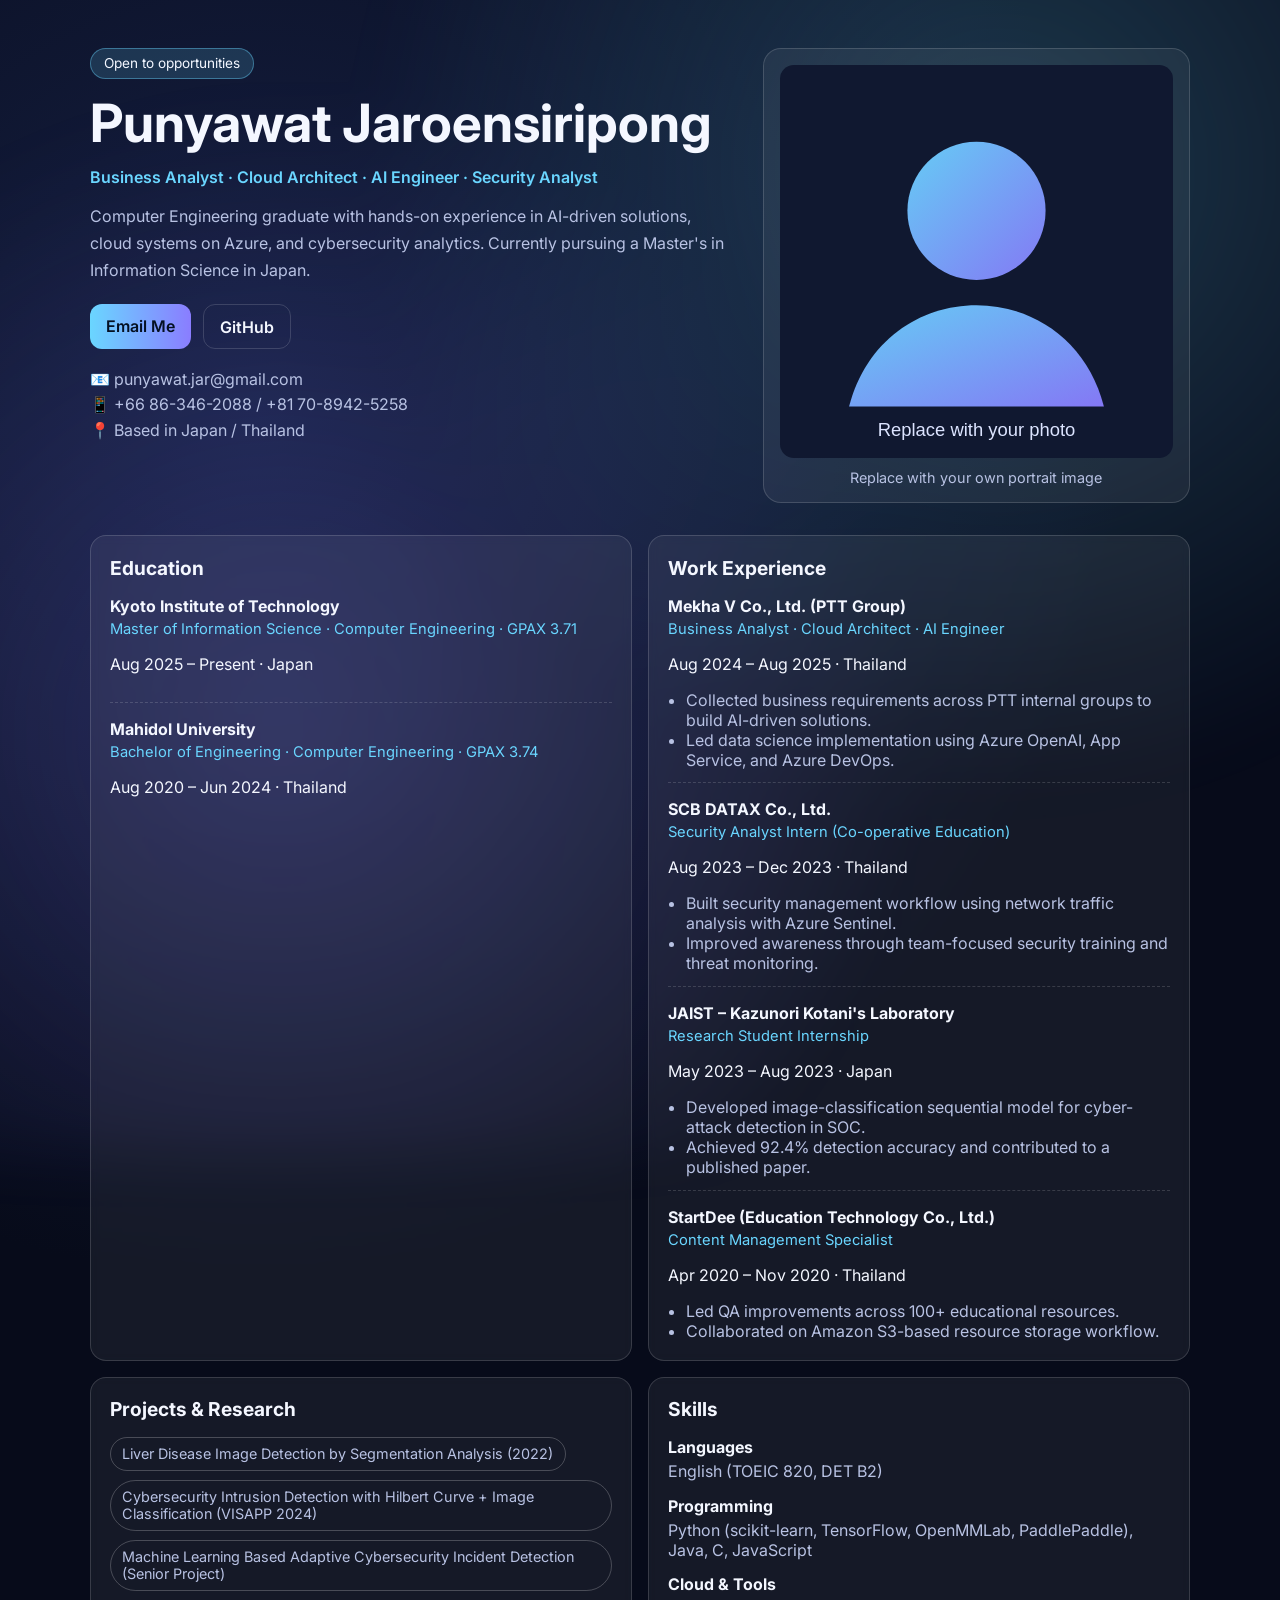
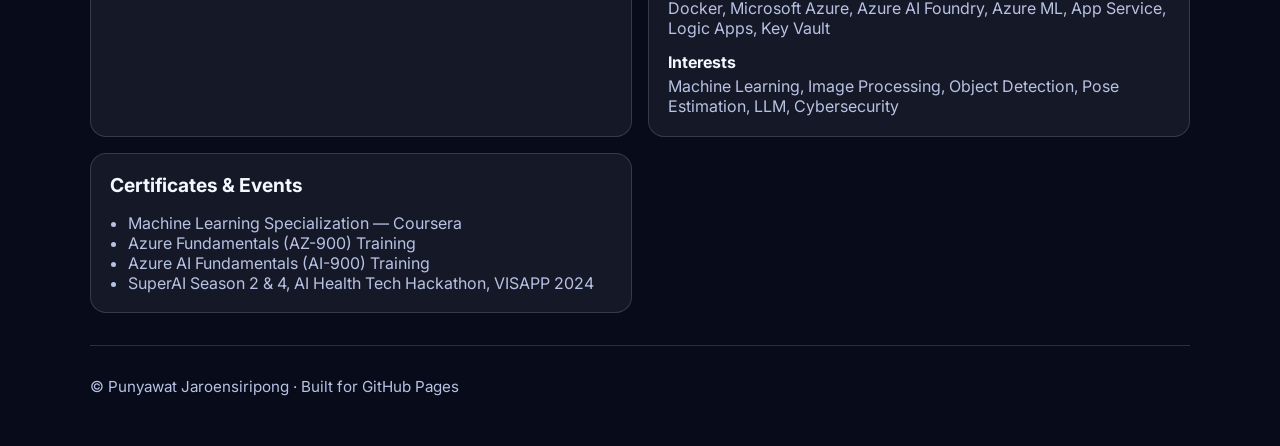
==== index.html @ 5c29eef8 "Create GitHub Pages online resume from provided LaTeX CV" ====
<!DOCTYPE html>
<html lang="en">
  <head>
    <meta charset="UTF-8" />
    <meta name="viewport" content="width=device-width, initial-scale=1.0" />
    <title>Punyawat Jaroensiripong | Online Resume</title>
    <meta
      name="description"
      content="Online resume of Punyawat Jaroensiripong — Computer Engineer focused on AI, cybersecurity, and cloud architecture."
    />
    <link rel="preconnect" href="https://fonts.googleapis.com" />
    <link rel="preconnect" href="https://fonts.gstatic.com" crossorigin />
    <link
      href="https://fonts.googleapis.com/css2?family=Inter:wght@400;500;600;700;800&display=swap"
      rel="stylesheet"
    />
    <link rel="stylesheet" href="styles.css" />
  </head>
  <body>
    <div class="ambient"></div>
    <header class="hero container">
      <div class="hero__left">
        <p class="pill">Open to opportunities</p>
        <h1>Punyawat Jaroensiripong</h1>
        <p class="subtitle">
          Business Analyst · Cloud Architect · AI Engineer · Security Analyst
        </p>
        <p class="summary">
          Computer Engineering graduate with hands-on experience in AI-driven
          solutions, cloud systems on Azure, and cybersecurity analytics.
          Currently pursuing a Master's in Information Science in Japan.
        </p>
        <div class="hero__cta">
          <a class="btn btn--solid" href="mailto:punyawat.jar@gmail.com">Email Me</a>
          <a class="btn btn--ghost" href="https://github.com/punyawat-jar" target="_blank" rel="noreferrer">GitHub</a>
        </div>
        <ul class="contact-list">
          <li>📧 punyawat.jar@gmail.com</li>
          <li>📱 +66 86-346-2088 / +81 70-8942-5258</li>
          <li>📍 Based in Japan / Thailand</li>
        </ul>
      </div>
      <div class="hero__right">
        <figure class="profile-card">
          <!-- Replace this src with your own image file path -->
          <img src="assets/profile-placeholder.svg" alt="Profile placeholder" />
          <figcaption>Replace with your own portrait image</figcaption>
        </figure>
      </div>
    </header>

    <main class="container grid">
      <section class="card" id="education">
        <h2>Education</h2>
        <div class="timeline">
          <article>
            <h3>Kyoto Institute of Technology</h3>
            <p class="meta">Master of Information Science · Computer Engineering · GPAX 3.71</p>
            <p>Aug 2025 – Present · Japan</p>
          </article>
          <article>
            <h3>Mahidol University</h3>
            <p class="meta">Bachelor of Engineering · Computer Engineering · GPAX 3.74</p>
            <p>Aug 2020 – Jun 2024 · Thailand</p>
          </article>
        </div>
      </section>

      <section class="card" id="experience">
        <h2>Work Experience</h2>
        <div class="timeline">
          <article>
            <h3>Mekha V Co., Ltd. (PTT Group)</h3>
            <p class="meta">Business Analyst · Cloud Architect · AI Engineer</p>
            <p>Aug 2024 – Aug 2025 · Thailand</p>
            <ul>
              <li>Collected business requirements across PTT internal groups to build AI-driven solutions.</li>
              <li>Led data science implementation using Azure OpenAI, App Service, and Azure DevOps.</li>
            </ul>
          </article>
          <article>
            <h3>SCB DATAX Co., Ltd.</h3>
            <p class="meta">Security Analyst Intern (Co-operative Education)</p>
            <p>Aug 2023 – Dec 2023 · Thailand</p>
            <ul>
              <li>Built security management workflow using network traffic analysis with Azure Sentinel.</li>
              <li>Improved awareness through team-focused security training and threat monitoring.</li>
            </ul>
          </article>
          <article>
            <h3>JAIST – Kazunori Kotani's Laboratory</h3>
            <p class="meta">Research Student Internship</p>
            <p>May 2023 – Aug 2023 · Japan</p>
            <ul>
              <li>Developed image-classification sequential model for cyber-attack detection in SOC.</li>
              <li>Achieved 92.4% detection accuracy and contributed to a published paper.</li>
            </ul>
          </article>
          <article>
            <h3>StartDee (Education Technology Co., Ltd.)</h3>
            <p class="meta">Content Management Specialist</p>
            <p>Apr 2020 – Nov 2020 · Thailand</p>
            <ul>
              <li>Led QA improvements across 100+ educational resources.</li>
              <li>Collaborated on Amazon S3-based resource storage workflow.</li>
            </ul>
          </article>
        </div>
      </section>

      <section class="card" id="projects">
        <h2>Projects & Research</h2>
        <ul class="chips">
          <li>Liver Disease Image Detection by Segmentation Analysis (2022)</li>
          <li>Cybersecurity Intrusion Detection with Hilbert Curve + Image Classification (VISAPP 2024)</li>
          <li>Machine Learning Based Adaptive Cybersecurity Incident Detection (Senior Project)</li>
        </ul>
      </section>

      <section class="card" id="skills">
        <h2>Skills</h2>
        <div class="skill-groups">
          <div>
            <h3>Languages</h3>
            <p>English (TOEIC 820, DET B2)</p>
          </div>
          <div>
            <h3>Programming</h3>
            <p>Python (scikit-learn, TensorFlow, OpenMMLab, PaddlePaddle), Java, C, JavaScript</p>
          </div>
          <div>
            <h3>Cloud & Tools</h3>
            <p>Docker, Microsoft Azure, Azure AI Foundry, Azure ML, App Service, Logic Apps, Key Vault</p>
          </div>
          <div>
            <h3>Interests</h3>
            <p>Machine Learning, Image Processing, Object Detection, Pose Estimation, LLM, Cybersecurity</p>
          </div>
        </div>
      </section>

      <section class="card" id="extras">
        <h2>Certificates & Events</h2>
        <ul>
          <li>Machine Learning Specialization — Coursera</li>
          <li>Azure Fundamentals (AZ-900) Training</li>
          <li>Azure AI Fundamentals (AI-900) Training</li>
          <li>SuperAI Season 2 & 4, AI Health Tech Hackathon, VISAPP 2024</li>
        </ul>
      </section>
    </main>

    <footer class="container footer">
      <p>© <span id="year"></span> Punyawat Jaroensiripong · Built for GitHub Pages</p>
    </footer>

    <script src="script.js"></script>
  </body>
</html>
---- styles.css ----
:root {
  --bg: #070b1a;
  --bg-soft: #11182c;
  --surface: rgba(255, 255, 255, 0.06);
  --border: rgba(255, 255, 255, 0.15);
  --text: #f4f7ff;
  --muted: #b8c2e3;
  --accent: #6ad6ff;
  --accent-2: #8a7dff;
}

* {
  box-sizing: border-box;
}

body {
  margin: 0;
  font-family: "Inter", sans-serif;
  color: var(--text);
  background: radial-gradient(circle at 20% 20%, #162044 0, var(--bg) 45%);
  min-height: 100vh;
}

.ambient {
  position: fixed;
  inset: -20vmax;
  background: radial-gradient(circle at 70% 30%, rgba(106, 214, 255, 0.22), transparent 40%),
    radial-gradient(circle at 30% 70%, rgba(138, 125, 255, 0.2), transparent 40%);
  filter: blur(30px);
  z-index: -1;
}

.container {
  width: min(1100px, 92vw);
  margin: 0 auto;
}

.hero {
  display: grid;
  grid-template-columns: 1.2fr 0.8fr;
  gap: 2rem;
  padding: 3rem 0 2rem;
}

.pill {
  display: inline-block;
  margin: 0;
  background: rgba(106, 214, 255, 0.16);
  border: 1px solid rgba(106, 214, 255, 0.4);
  padding: 0.4rem 0.8rem;
  border-radius: 999px;
  font-size: 0.85rem;
}

h1 {
  font-size: clamp(2rem, 6vw, 3.3rem);
  margin: 0.75rem 0;
}

.subtitle {
  color: var(--accent);
  font-weight: 600;
  margin: 0;
}

.summary {
  color: var(--muted);
  line-height: 1.7;
  max-width: 65ch;
}

.hero__cta {
  display: flex;
  gap: 0.75rem;
  margin: 1.25rem 0;
}

.btn {
  text-decoration: none;
  color: var(--text);
  padding: 0.7rem 1rem;
  border-radius: 12px;
  border: 1px solid var(--border);
  font-weight: 600;
}

.btn--solid {
  background: linear-gradient(90deg, var(--accent), var(--accent-2));
  color: #041022;
  border: none;
}

.btn--ghost:hover,
.btn--solid:hover {
  transform: translateY(-1px);
  opacity: 0.95;
}

.contact-list {
  list-style: none;
  padding: 0;
  margin: 0;
  color: var(--muted);
  display: grid;
  gap: 0.35rem;
}

.profile-card {
  margin: 0;
  padding: 1rem;
  border-radius: 18px;
  border: 1px solid var(--border);
  background: var(--surface);
}

.profile-card img {
  width: 100%;
  aspect-ratio: 1 / 1;
  object-fit: cover;
  border-radius: 14px;
  display: block;
}

.profile-card figcaption {
  margin-top: 0.7rem;
  color: var(--muted);
  font-size: 0.9rem;
  text-align: center;
}

.grid {
  display: grid;
  grid-template-columns: repeat(2, minmax(0, 1fr));
  gap: 1rem;
  padding-bottom: 2rem;
}

.card {
  background: var(--surface);
  border: 1px solid var(--border);
  border-radius: 16px;
  padding: 1.2rem;
  backdrop-filter: blur(4px);
}

.card h2 {
  margin-top: 0;
  font-size: 1.2rem;
}

.card h3 {
  margin: 0;
  font-size: 1rem;
}

.meta {
  color: var(--accent);
  font-size: 0.92rem;
  margin: 0.25rem 0;
}

.timeline {
  display: grid;
  gap: 1rem;
}

.timeline article {
  padding-bottom: 0.8rem;
  border-bottom: 1px dashed rgba(255, 255, 255, 0.15);
}

.timeline article:last-child {
  border-bottom: 0;
  padding-bottom: 0;
}

ul {
  margin: 0.45rem 0 0;
  padding-left: 1.1rem;
  color: var(--muted);
}

.skill-groups {
  display: grid;
  gap: 0.9rem;
}

.skill-groups p {
  margin: 0.25rem 0 0;
  color: var(--muted);
}

.chips {
  list-style: none;
  padding: 0;
  display: flex;
  flex-wrap: wrap;
  gap: 0.6rem;
}

.chips li {
  padding: 0.45rem 0.7rem;
  border-radius: 999px;
  border: 1px solid rgba(255, 255, 255, 0.22);
  font-size: 0.9rem;
}

.footer {
  border-top: 1px solid rgba(255, 255, 255, 0.15);
  padding: 1rem 0 2.2rem;
  color: var(--muted);
  font-size: 0.95rem;
}

@media (max-width: 860px) {
  .hero,
  .grid {
    grid-template-columns: 1fr;
  }
}
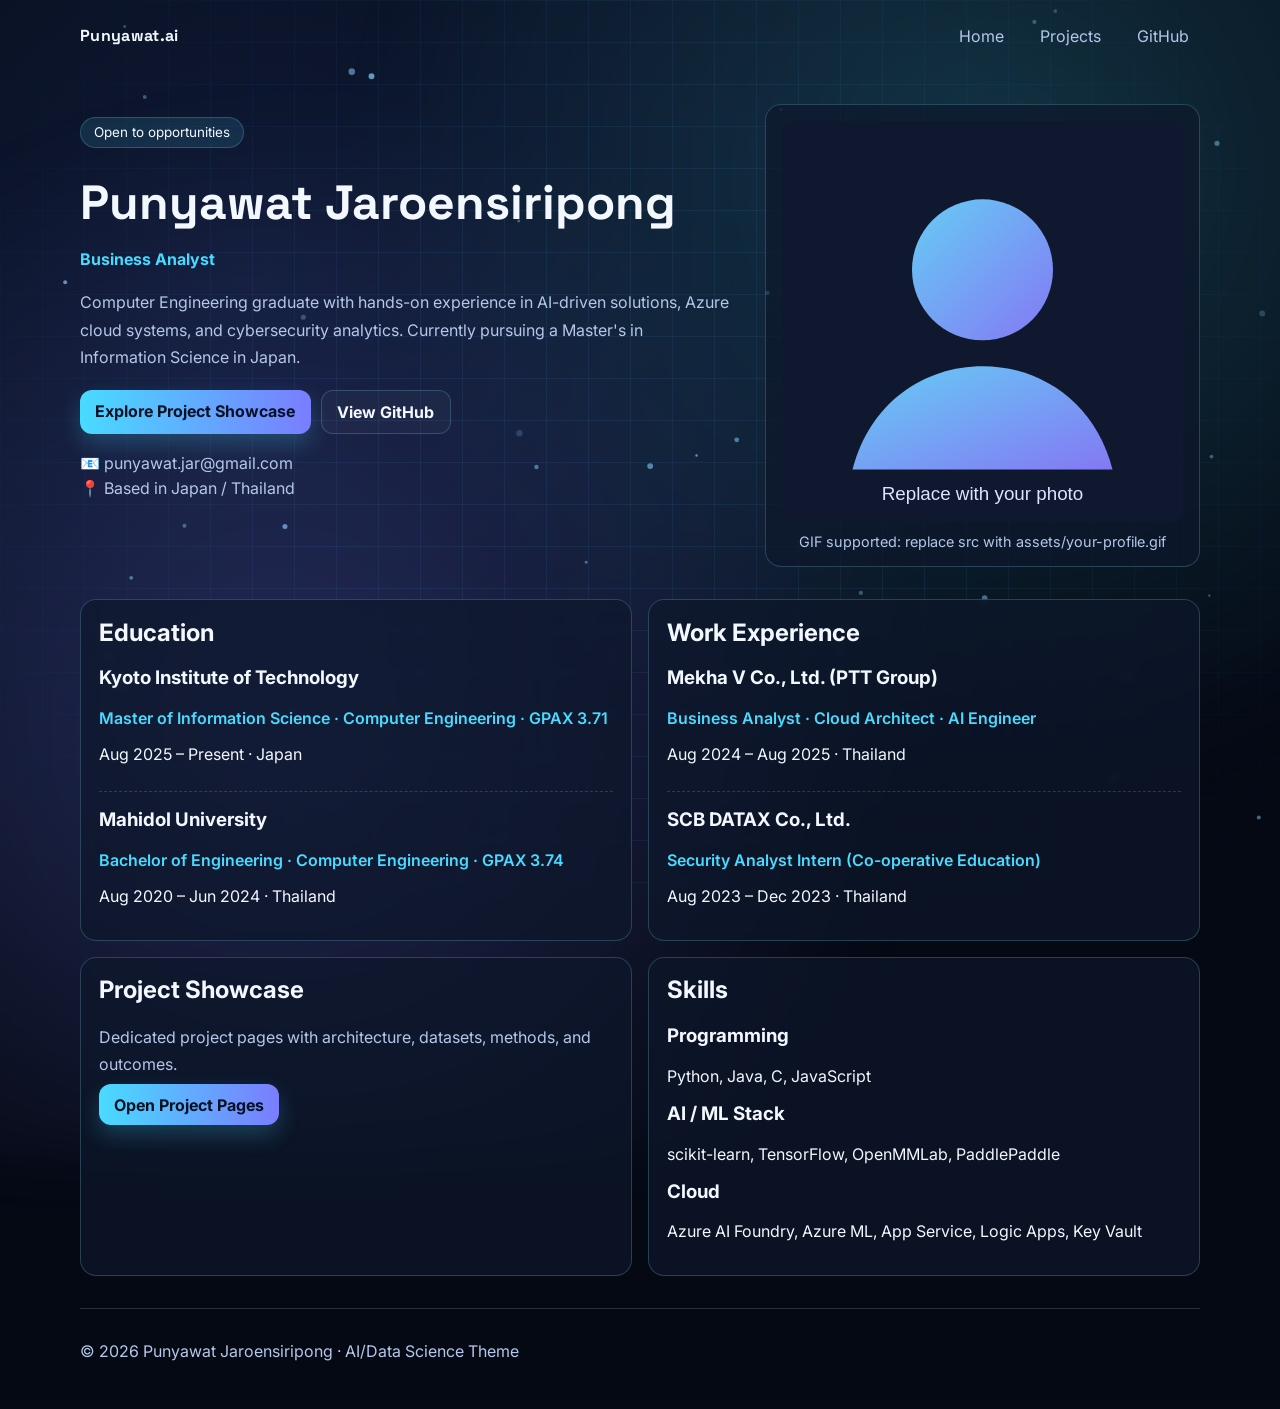
==== commit cd40e137: "Merge pull request #4 from punyawat-jar/codex/create-online-resume-using-latex-on-github-m96wvo Add " ====
--- a/index.html
+++ b/index.html
@@ -3,54 +3,63 @@
   <head>
     <meta charset="UTF-8" />
     <meta name="viewport" content="width=device-width, initial-scale=1.0" />
-    <title>Punyawat Jaroensiripong | Online Resume</title>
+    <title>Punyawat Jaroensiripong | AI & Data Resume</title>
     <meta
       name="description"
-      content="Online resume of Punyawat Jaroensiripong — Computer Engineer focused on AI, cybersecurity, and cloud architecture."
+      content="Online resume of Punyawat Jaroensiripong with AI/data-science themed project showcase."
     />
     <link rel="preconnect" href="https://fonts.googleapis.com" />
     <link rel="preconnect" href="https://fonts.gstatic.com" crossorigin />
     <link
-      href="https://fonts.googleapis.com/css2?family=Inter:wght@400;500;600;700;800&display=swap"
+      href="https://fonts.googleapis.com/css2?family=Inter:wght@400;500;600;700;800&family=Space+Grotesk:wght@500;700&display=swap"
       rel="stylesheet"
     />
     <link rel="stylesheet" href="styles.css" />
   </head>
   <body>
+    <canvas id="particle-canvas" aria-hidden="true"></canvas>
     <div class="ambient"></div>
-    <header class="hero container">
+    <div class="ai-grid" aria-hidden="true"></div>
+
+    <header class="top-nav container reveal">
+      <a class="brand" href="index.html">Punyawat.ai</a>
+      <nav>
+        <a href="index.html">Home</a>
+        <a href="projects.html">Projects</a>
+        <a href="https://github.com/punyawat-jar" target="_blank" rel="noreferrer">GitHub</a>
+      </nav>
+    </header>
+
+    <header class="hero container reveal">
       <div class="hero__left">
         <p class="pill">Open to opportunities</p>
         <h1>Punyawat Jaroensiripong</h1>
-        <p class="subtitle">
-          Business Analyst · Cloud Architect · AI Engineer · Security Analyst
-        </p>
+        <p class="subtitle" id="animated-role" aria-live="polite"></p>
         <p class="summary">
           Computer Engineering graduate with hands-on experience in AI-driven
-          solutions, cloud systems on Azure, and cybersecurity analytics.
-          Currently pursuing a Master's in Information Science in Japan.
+          solutions, Azure cloud systems, and cybersecurity analytics. Currently
+          pursuing a Master's in Information Science in Japan.
         </p>
         <div class="hero__cta">
-          <a class="btn btn--solid" href="mailto:punyawat.jar@gmail.com">Email Me</a>
-          <a class="btn btn--ghost" href="https://github.com/punyawat-jar" target="_blank" rel="noreferrer">GitHub</a>
+          <a class="btn btn--solid" href="projects.html">Explore Project Showcase</a>
+          <a class="btn btn--ghost" href="https://github.com/punyawat-jar" target="_blank" rel="noreferrer">View GitHub</a>
         </div>
         <ul class="contact-list">
           <li>📧 punyawat.jar@gmail.com</li>
-          <li>📱 +66 86-346-2088 / +81 70-8942-5258</li>
           <li>📍 Based in Japan / Thailand</li>
         </ul>
       </div>
       <div class="hero__right">
         <figure class="profile-card">
-          <!-- Replace this src with your own image file path -->
-          <img src="assets/profile-placeholder.svg" alt="Profile placeholder" />
-          <figcaption>Replace with your own portrait image</figcaption>
+          <!-- You can replace this with a GIF, e.g. assets/profile.gif -->
+          <img src="assets/profile-placeholder.svg" alt="Profile placeholder or GIF profile" />
+          <figcaption>GIF supported: replace src with assets/your-profile.gif</figcaption>
         </figure>
       </div>
     </header>
 
     <main class="container grid">
-      <section class="card" id="education">
+      <section class="card reveal" id="education">
         <h2>Education</h2>
         <div class="timeline">
           <article>
@@ -66,92 +75,49 @@
         </div>
       </section>
 
-      <section class="card" id="experience">
+      <section class="card reveal" id="experience">
         <h2>Work Experience</h2>
         <div class="timeline">
           <article>
             <h3>Mekha V Co., Ltd. (PTT Group)</h3>
             <p class="meta">Business Analyst · Cloud Architect · AI Engineer</p>
             <p>Aug 2024 – Aug 2025 · Thailand</p>
-            <ul>
-              <li>Collected business requirements across PTT internal groups to build AI-driven solutions.</li>
-              <li>Led data science implementation using Azure OpenAI, App Service, and Azure DevOps.</li>
-            </ul>
           </article>
           <article>
             <h3>SCB DATAX Co., Ltd.</h3>
             <p class="meta">Security Analyst Intern (Co-operative Education)</p>
             <p>Aug 2023 – Dec 2023 · Thailand</p>
-            <ul>
-              <li>Built security management workflow using network traffic analysis with Azure Sentinel.</li>
-              <li>Improved awareness through team-focused security training and threat monitoring.</li>
-            </ul>
-          </article>
-          <article>
-            <h3>JAIST – Kazunori Kotani's Laboratory</h3>
-            <p class="meta">Research Student Internship</p>
-            <p>May 2023 – Aug 2023 · Japan</p>
-            <ul>
-              <li>Developed image-classification sequential model for cyber-attack detection in SOC.</li>
-              <li>Achieved 92.4% detection accuracy and contributed to a published paper.</li>
-            </ul>
-          </article>
-          <article>
-            <h3>StartDee (Education Technology Co., Ltd.)</h3>
-            <p class="meta">Content Management Specialist</p>
-            <p>Apr 2020 – Nov 2020 · Thailand</p>
-            <ul>
-              <li>Led QA improvements across 100+ educational resources.</li>
-              <li>Collaborated on Amazon S3-based resource storage workflow.</li>
-            </ul>
           </article>
         </div>
       </section>
 
-      <section class="card" id="projects">
-        <h2>Projects & Research</h2>
-        <ul class="chips">
-          <li>Liver Disease Image Detection by Segmentation Analysis (2022)</li>
-          <li>Cybersecurity Intrusion Detection with Hilbert Curve + Image Classification (VISAPP 2024)</li>
-          <li>Machine Learning Based Adaptive Cybersecurity Incident Detection (Senior Project)</li>
-        </ul>
+      <section class="card reveal" id="projects-teaser">
+        <h2>Project Showcase</h2>
+        <p class="muted">Dedicated project pages with architecture, datasets, methods, and outcomes.</p>
+        <a class="btn btn--solid" href="projects.html">Open Project Pages</a>
       </section>
 
-      <section class="card" id="skills">
+      <section class="card reveal" id="skills">
         <h2>Skills</h2>
         <div class="skill-groups">
           <div>
-            <h3>Languages</h3>
-            <p>English (TOEIC 820, DET B2)</p>
+            <h3>Programming</h3>
+            <p>Python, Java, C, JavaScript</p>
           </div>
           <div>
-            <h3>Programming</h3>
-            <p>Python (scikit-learn, TensorFlow, OpenMMLab, PaddlePaddle), Java, C, JavaScript</p>
+            <h3>AI / ML Stack</h3>
+            <p>scikit-learn, TensorFlow, OpenMMLab, PaddlePaddle</p>
           </div>
           <div>
-            <h3>Cloud & Tools</h3>
-            <p>Docker, Microsoft Azure, Azure AI Foundry, Azure ML, App Service, Logic Apps, Key Vault</p>
-          </div>
-          <div>
-            <h3>Interests</h3>
-            <p>Machine Learning, Image Processing, Object Detection, Pose Estimation, LLM, Cybersecurity</p>
+            <h3>Cloud</h3>
+            <p>Azure AI Foundry, Azure ML, App Service, Logic Apps, Key Vault</p>
           </div>
         </div>
-      </section>
-
-      <section class="card" id="extras">
-        <h2>Certificates & Events</h2>
-        <ul>
-          <li>Machine Learning Specialization — Coursera</li>
-          <li>Azure Fundamentals (AZ-900) Training</li>
-          <li>Azure AI Fundamentals (AI-900) Training</li>
-          <li>SuperAI Season 2 & 4, AI Health Tech Hackathon, VISAPP 2024</li>
-        </ul>
       </section>
     </main>
 
     <footer class="container footer">
-      <p>© <span id="year"></span> Punyawat Jaroensiripong · Built for GitHub Pages</p>
+      <p>© <span id="year"></span> Punyawat Jaroensiripong · AI/Data Science Theme</p>
     </footer>
 
     <script src="script.js"></script>
--- a/styles.css
+++ b/styles.css
@@ -1,220 +1,224 @@
 :root {
-  --bg: #070b1a;
-  --bg-soft: #11182c;
-  --surface: rgba(255, 255, 255, 0.06);
-  --border: rgba(255, 255, 255, 0.15);
-  --text: #f4f7ff;
-  --muted: #b8c2e3;
-  --accent: #6ad6ff;
-  --accent-2: #8a7dff;
-}
-
-* {
-  box-sizing: border-box;
-}
+  --bg: #050914;
+  --surface: rgba(13, 23, 44, 0.7);
+  --border: rgba(133, 226, 255, 0.22);
+  --text: #f3f8ff;
+  --muted: #b5c7e9;
+  --accent: #48dbff;
+  --accent-2: #7a7dff;
+}
+
+* { box-sizing: border-box; }
 
 body {
   margin: 0;
   font-family: "Inter", sans-serif;
   color: var(--text);
-  background: radial-gradient(circle at 20% 20%, #162044 0, var(--bg) 45%);
+  background: radial-gradient(circle at 20% 20%, #0f1a35 0%, var(--bg) 55%);
   min-height: 100vh;
+  overflow-x: hidden;
+}
+
+.ai-grid {
+  position: fixed;
+  inset: 0;
+  background-image: linear-gradient(rgba(82, 182, 255, 0.08) 1px, transparent 1px),
+    linear-gradient(90deg, rgba(82, 182, 255, 0.08) 1px, transparent 1px);
+  background-size: 42px 42px;
+  mask-image: radial-gradient(circle at center, black 40%, transparent 100%);
+  z-index: -3;
+}
+
+#particle-canvas {
+  position: fixed;
+  inset: 0;
+  width: 100%;
+  height: 100%;
+  pointer-events: none;
+  z-index: -2;
 }
 
 .ambient {
   position: fixed;
   inset: -20vmax;
-  background: radial-gradient(circle at 70% 30%, rgba(106, 214, 255, 0.22), transparent 40%),
-    radial-gradient(circle at 30% 70%, rgba(138, 125, 255, 0.2), transparent 40%);
+  background: radial-gradient(circle at 70% 30%, rgba(72, 219, 255, 0.2), transparent 40%),
+    radial-gradient(circle at 30% 70%, rgba(122, 125, 255, 0.22), transparent 40%);
   filter: blur(30px);
   z-index: -1;
-}
-
-.container {
-  width: min(1100px, 92vw);
-  margin: 0 auto;
-}
+  animation: floatAmbient 16s ease-in-out infinite alternate;
+}
+
+@keyframes floatAmbient {
+  from { transform: translate3d(-2%, 0, 0) scale(1); }
+  to { transform: translate3d(2%, -1.5%, 0) scale(1.05); }
+}
+
+.container { width: min(1120px, 92vw); margin: 0 auto; }
+
+.top-nav {
+  display: flex;
+  justify-content: space-between;
+  align-items: center;
+  padding: 1.2rem 0;
+}
+
+.brand {
+  font-family: "Space Grotesk", sans-serif;
+  font-weight: 700;
+  color: var(--text);
+  text-decoration: none;
+  letter-spacing: 0.02em;
+}
+
+.top-nav nav { display: flex; gap: 0.95rem; }
+.top-nav nav a {
+  color: var(--muted);
+  text-decoration: none;
+  border: 1px solid transparent;
+  border-radius: 10px;
+  padding: 0.35rem 0.6rem;
+}
+.top-nav nav a:hover,
+.top-nav nav a.active { color: var(--text); border-color: var(--border); background: rgba(255, 255, 255, 0.05); }
 
 .hero {
   display: grid;
   grid-template-columns: 1.2fr 0.8fr;
   gap: 2rem;
-  padding: 3rem 0 2rem;
+  padding: 2rem 0;
 }
 
 .pill {
   display: inline-block;
-  margin: 0;
-  background: rgba(106, 214, 255, 0.16);
-  border: 1px solid rgba(106, 214, 255, 0.4);
   padding: 0.4rem 0.8rem;
   border-radius: 999px;
-  font-size: 0.85rem;
+  font-size: 0.84rem;
+  border: 1px solid var(--border);
+  background: rgba(72, 219, 255, 0.12);
 }
 
 h1 {
-  font-size: clamp(2rem, 6vw, 3.3rem);
-  margin: 0.75rem 0;
-}
-
-.subtitle {
-  color: var(--accent);
-  font-weight: 600;
-  margin: 0;
-}
-
-.summary {
-  color: var(--muted);
-  line-height: 1.7;
-  max-width: 65ch;
-}
-
-.hero__cta {
-  display: flex;
-  gap: 0.75rem;
-  margin: 1.25rem 0;
-}
+  font-family: "Space Grotesk", sans-serif;
+  font-size: clamp(1.9rem, 5vw, 3rem);
+  margin: 0.7rem 0;
+}
+
+.subtitle { color: var(--accent); font-weight: 700; min-height: 1.5rem; }
+.summary, .muted { color: var(--muted); line-height: 1.7; }
+
+.hero__cta { display: flex; flex-wrap: wrap; gap: 0.65rem; margin: 1.2rem 0; }
 
 .btn {
   text-decoration: none;
   color: var(--text);
-  padding: 0.7rem 1rem;
+  padding: 0.68rem 0.96rem;
   border-radius: 12px;
   border: 1px solid var(--border);
-  font-weight: 600;
+  font-weight: 700;
+  transition: transform 0.2s ease, box-shadow 0.2s ease;
 }
 
 .btn--solid {
   background: linear-gradient(90deg, var(--accent), var(--accent-2));
-  color: #041022;
+  color: #071124;
   border: none;
-}
-
-.btn--ghost:hover,
-.btn--solid:hover {
-  transform: translateY(-1px);
-  opacity: 0.95;
-}
-
-.contact-list {
-  list-style: none;
-  padding: 0;
-  margin: 0;
-  color: var(--muted);
-  display: grid;
-  gap: 0.35rem;
-}
+  box-shadow: 0 10px 22px rgba(72, 219, 255, 0.22);
+}
+
+.btn--ghost { background: rgba(255, 255, 255, 0.03); }
+.btn:hover { transform: translateY(-2px); }
+
+.contact-list { list-style: none; padding: 0; margin: 0; color: var(--muted); display: grid; gap: 0.3rem; }
 
 .profile-card {
   margin: 0;
   padding: 1rem;
-  border-radius: 18px;
+  border-radius: 16px;
   border: 1px solid var(--border);
   background: var(--surface);
+  animation: floatCard 5s ease-in-out infinite;
+}
+
+@keyframes floatCard {
+  0%, 100% { transform: translateY(0); }
+  50% { transform: translateY(-8px); }
 }
 
 .profile-card img {
   width: 100%;
   aspect-ratio: 1 / 1;
   object-fit: cover;
-  border-radius: 14px;
+  border-radius: 12px;
   display: block;
 }
 
-.profile-card figcaption {
-  margin-top: 0.7rem;
-  color: var(--muted);
-  font-size: 0.9rem;
-  text-align: center;
-}
-
-.grid {
+.profile-card figcaption { margin-top: 0.7rem; color: var(--muted); font-size: 0.9rem; text-align: center; }
+
+.grid,
+.project-grid,
+.project-detail {
   display: grid;
-  grid-template-columns: repeat(2, minmax(0, 1fr));
   gap: 1rem;
   padding-bottom: 2rem;
 }
 
+.grid { grid-template-columns: repeat(2, minmax(0, 1fr)); }
+.project-grid,
+.project-detail { grid-template-columns: 1fr; }
+
 .card {
   background: var(--surface);
   border: 1px solid var(--border);
   border-radius: 16px;
-  padding: 1.2rem;
+  padding: 1.1rem;
   backdrop-filter: blur(4px);
-}
-
-.card h2 {
-  margin-top: 0;
-  font-size: 1.2rem;
-}
-
-.card h3 {
-  margin: 0;
-  font-size: 1rem;
-}
-
-.meta {
-  color: var(--accent);
-  font-size: 0.92rem;
-  margin: 0.25rem 0;
-}
-
-.timeline {
-  display: grid;
-  gap: 1rem;
-}
-
-.timeline article {
-  padding-bottom: 0.8rem;
-  border-bottom: 1px dashed rgba(255, 255, 255, 0.15);
-}
-
-.timeline article:last-child {
-  border-bottom: 0;
-  padding-bottom: 0;
-}
-
-ul {
-  margin: 0.45rem 0 0;
-  padding-left: 1.1rem;
-  color: var(--muted);
-}
-
-.skill-groups {
-  display: grid;
-  gap: 0.9rem;
-}
-
-.skill-groups p {
-  margin: 0.25rem 0 0;
-  color: var(--muted);
-}
-
-.chips {
-  list-style: none;
-  padding: 0;
-  display: flex;
-  flex-wrap: wrap;
-  gap: 0.6rem;
-}
-
-.chips li {
-  padding: 0.45rem 0.7rem;
+  transition: transform 0.2s ease, border-color 0.2s ease;
+}
+
+.card:hover { transform: translateY(-3px); border-color: rgba(72, 219, 255, 0.55); }
+.card h2, .card h3 { margin-top: 0; }
+
+.meta { color: var(--accent); font-weight: 600; }
+.timeline { display: grid; gap: 1rem; }
+.timeline article { border-bottom: 1px dashed rgba(255, 255, 255, 0.15); padding-bottom: 0.7rem; }
+.timeline article:last-child { border-bottom: none; padding-bottom: 0; }
+
+.project-link { text-decoration: none; color: var(--text); display: block; }
+.project-link span { color: var(--accent); font-weight: 600; }
+
+.train-bar { margin: 0.75rem 0; }
+.train-bar label { display: block; margin-bottom: 0.35rem; color: var(--muted); font-weight: 600; }
+.train-bar div {
+  background: rgba(255, 255, 255, 0.08);
   border-radius: 999px;
-  border: 1px solid rgba(255, 255, 255, 0.22);
-  font-size: 0.9rem;
-}
+  height: 14px;
+  overflow: hidden;
+}
+.train-bar span {
+  display: block;
+  height: 100%;
+  width: 0;
+  border-radius: 999px;
+  background: linear-gradient(90deg, var(--accent), var(--accent-2));
+  transition: width 1.4s ease;
+}
+
+ul { color: var(--muted); }
 
 .footer {
   border-top: 1px solid rgba(255, 255, 255, 0.15);
-  padding: 1rem 0 2.2rem;
   color: var(--muted);
-  font-size: 0.95rem;
-}
+  padding: 1rem 0 2rem;
+}
+
+.reveal {
+  opacity: 0;
+  transform: translateY(16px);
+  transition: opacity 0.7s ease, transform 0.7s ease;
+}
+.reveal.visible { opacity: 1; transform: translateY(0); }
 
 @media (max-width: 860px) {
   .hero,
-  .grid {
-    grid-template-columns: 1fr;
-  }
-}
+  .grid { grid-template-columns: 1fr; }
+}
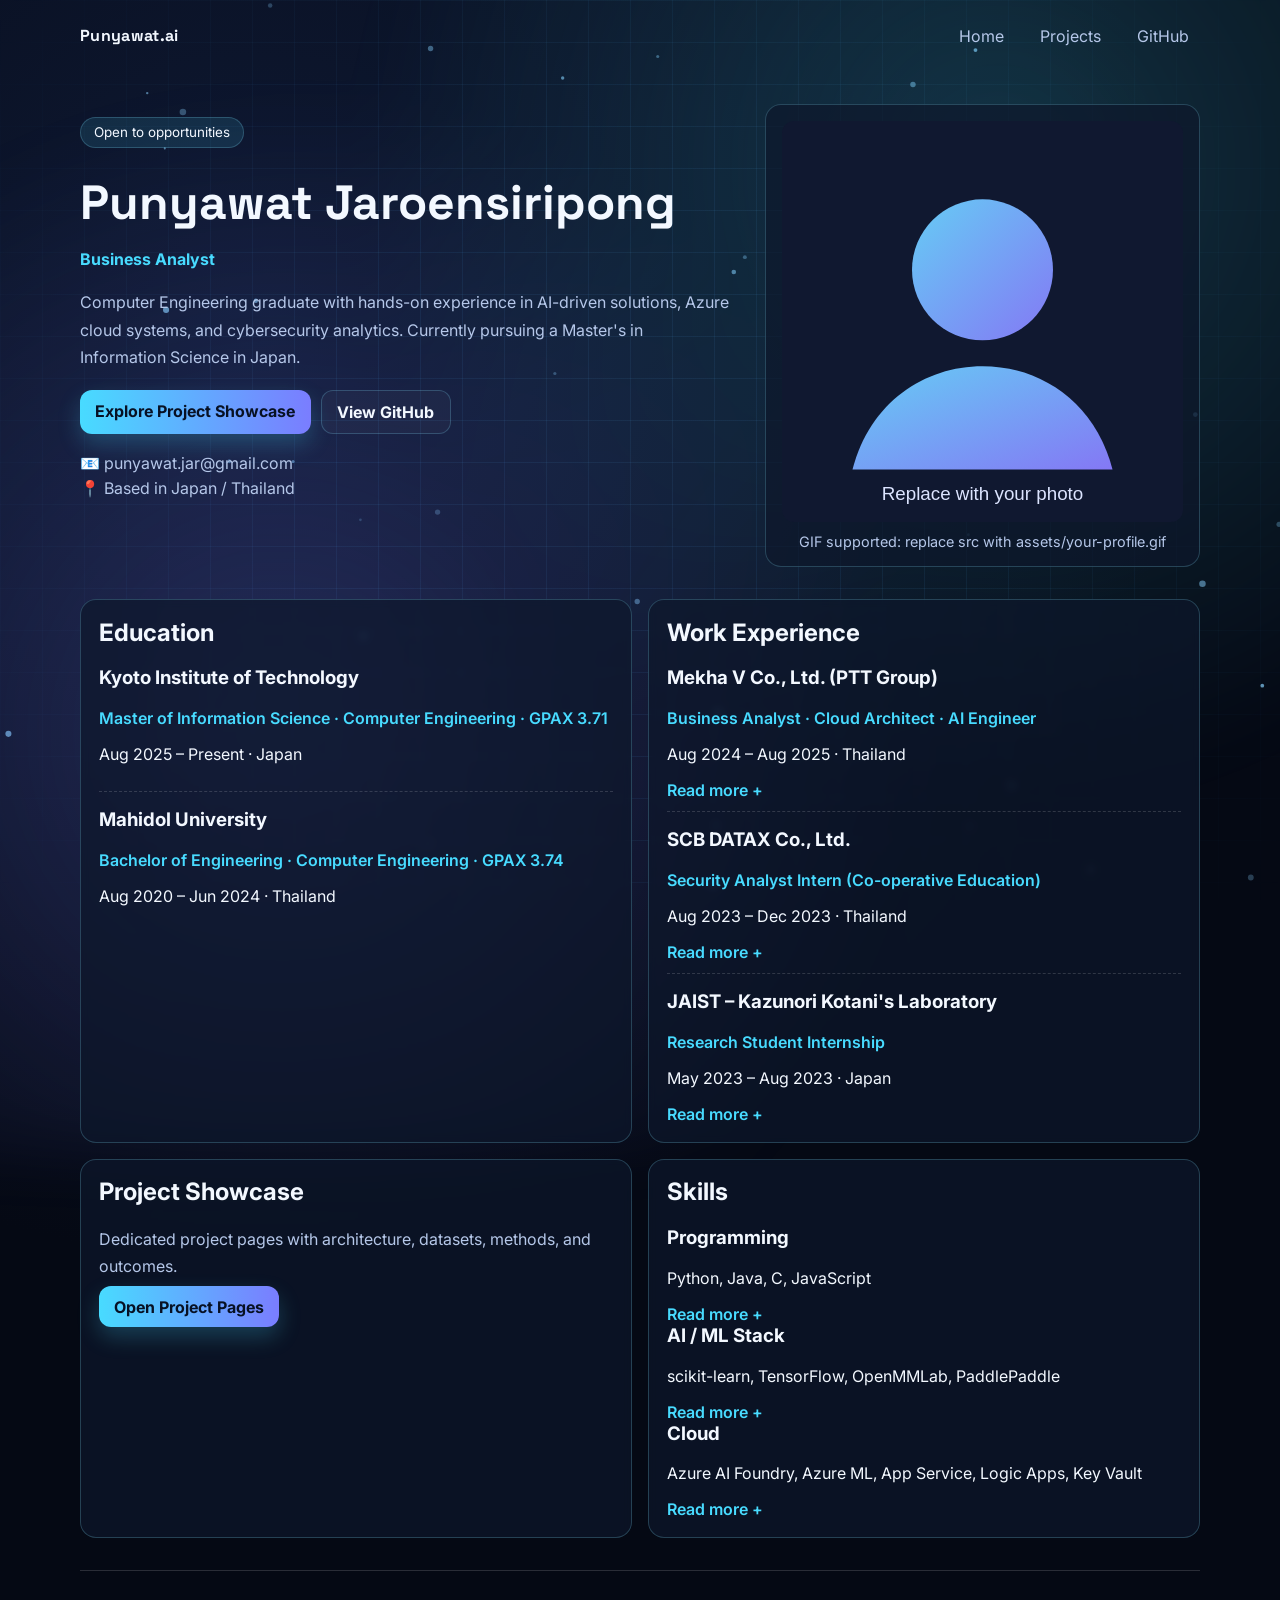
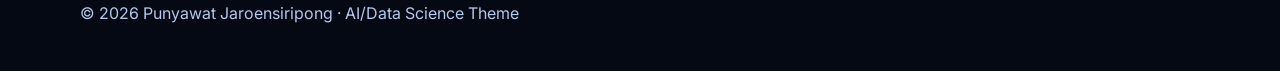
==== commit d61a6a91: "Add read-more expanders for work experience and skills" ====
--- a/index.html
+++ b/index.html
@@ -82,11 +82,38 @@
             <h3>Mekha V Co., Ltd. (PTT Group)</h3>
             <p class="meta">Business Analyst · Cloud Architect · AI Engineer</p>
             <p>Aug 2024 – Aug 2025 · Thailand</p>
+            <details class="read-more">
+              <summary>Read more</summary>
+              <ul>
+                <li>Collected business requirements across internal PTT group teams for AI solution deployment.</li>
+                <li>Led data science delivery on Azure using Azure OpenAI, App Service, and Azure DevOps.</li>
+                <li>Coordinated business and technical teams to improve adoption and measurable process efficiency.</li>
+              </ul>
+            </details>
           </article>
           <article>
             <h3>SCB DATAX Co., Ltd.</h3>
             <p class="meta">Security Analyst Intern (Co-operative Education)</p>
             <p>Aug 2023 – Dec 2023 · Thailand</p>
+            <details class="read-more">
+              <summary>Read more</summary>
+              <ul>
+                <li>Developed security management workflows from network traffic analysis with Azure Sentinel.</li>
+                <li>Created custom awareness sessions and recurring threat monitoring reports for teams.</li>
+              </ul>
+            </details>
+          </article>
+          <article>
+            <h3>JAIST – Kazunori Kotani's Laboratory</h3>
+            <p class="meta">Research Student Internship</p>
+            <p>May 2023 – Aug 2023 · Japan</p>
+            <details class="read-more">
+              <summary>Read more</summary>
+              <ul>
+                <li>Built a sequential image-classification model for cyber-attack detection in SOC workflows.</li>
+                <li>Reached 92.4% detection accuracy and contributed to research publication output.</li>
+              </ul>
+            </details>
           </article>
         </div>
       </section>
@@ -103,14 +130,26 @@
           <div>
             <h3>Programming</h3>
             <p>Python, Java, C, JavaScript</p>
+            <details class="read-more">
+              <summary>Read more</summary>
+              <p>Comfortable building data pipelines, model training scripts, API integration code, and deployment helpers.</p>
+            </details>
           </div>
           <div>
             <h3>AI / ML Stack</h3>
             <p>scikit-learn, TensorFlow, OpenMMLab, PaddlePaddle</p>
+            <details class="read-more">
+              <summary>Read more</summary>
+              <p>Hands-on with image classification/segmentation, model evaluation, feature engineering, and experiment tracking.</p>
+            </details>
           </div>
           <div>
             <h3>Cloud</h3>
             <p>Azure AI Foundry, Azure ML, App Service, Logic Apps, Key Vault</p>
+            <details class="read-more">
+              <summary>Read more</summary>
+              <p>Experience with cloud-native AI app setup, CI/CD workflows, environment security, and service orchestration.</p>
+            </details>
           </div>
         </div>
       </section>
--- a/styles.css
+++ b/styles.css
@@ -203,6 +203,35 @@
   transition: width 1.4s ease;
 }
 
+
+.read-more {
+  margin-top: 0.5rem;
+}
+
+.read-more summary {
+  cursor: pointer;
+  color: var(--accent);
+  font-weight: 600;
+  list-style: none;
+}
+
+.read-more summary::-webkit-details-marker {
+  display: none;
+}
+
+.read-more summary::after {
+  content: "  +";
+}
+
+.read-more[open] summary::after {
+  content: "  −";
+}
+
+.read-more p,
+.read-more ul {
+  margin-top: 0.55rem;
+}
+
 ul { color: var(--muted); }
 
 .footer {
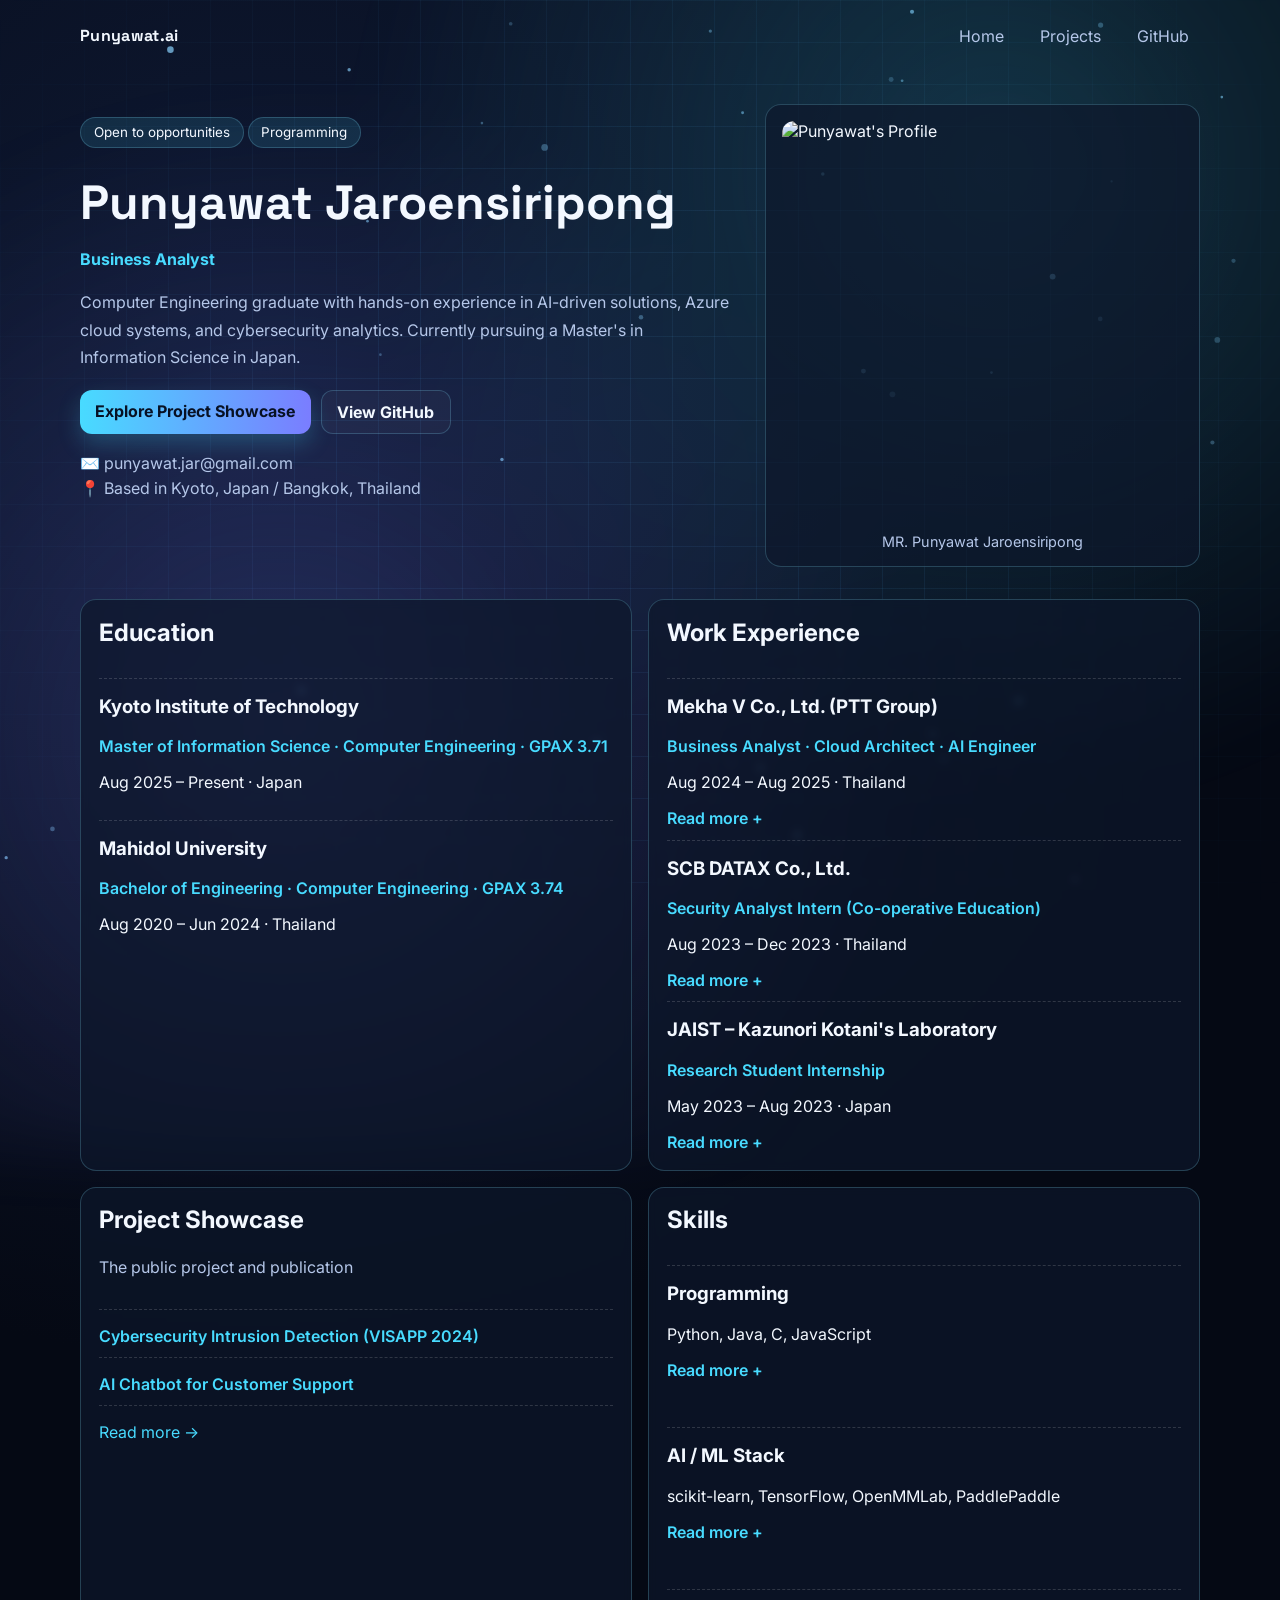
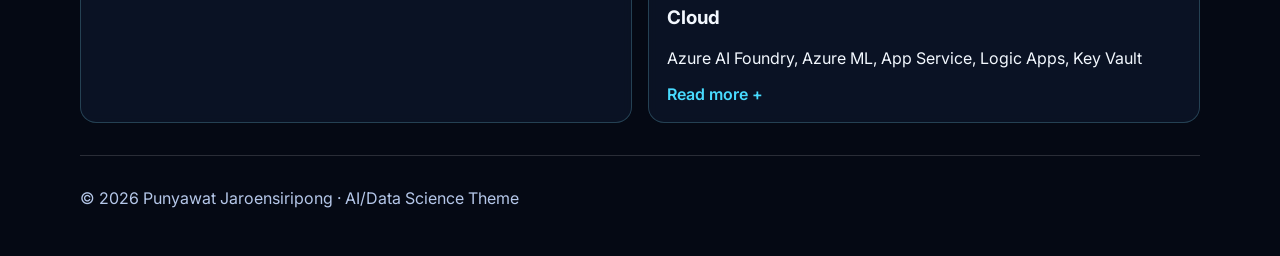
==== commit 8f1f40d3: "upload profile image, finetune pages" ====
--- a/index.html
+++ b/index.html
@@ -1,164 +1,186 @@
 <!DOCTYPE html>
 <html lang="en">
-  <head>
-    <meta charset="UTF-8" />
-    <meta name="viewport" content="width=device-width, initial-scale=1.0" />
-    <title>Punyawat Jaroensiripong | AI & Data Resume</title>
-    <meta
-      name="description"
-      content="Online resume of Punyawat Jaroensiripong with AI/data-science themed project showcase."
-    />
-    <link rel="preconnect" href="https://fonts.googleapis.com" />
-    <link rel="preconnect" href="https://fonts.gstatic.com" crossorigin />
-    <link
-      href="https://fonts.googleapis.com/css2?family=Inter:wght@400;500;600;700;800&family=Space+Grotesk:wght@500;700&display=swap"
-      rel="stylesheet"
-    />
-    <link rel="stylesheet" href="styles.css" />
-  </head>
-  <body>
-    <canvas id="particle-canvas" aria-hidden="true"></canvas>
-    <div class="ambient"></div>
-    <div class="ai-grid" aria-hidden="true"></div>
 
-    <header class="top-nav container reveal">
-      <a class="brand" href="index.html">Punyawat.ai</a>
-      <nav>
-        <a href="index.html">Home</a>
-        <a href="projects.html">Projects</a>
-        <a href="https://github.com/punyawat-jar" target="_blank" rel="noreferrer">GitHub</a>
-      </nav>
-    </header>
+<head>
+  <meta charset="UTF-8" />
+  <meta name="viewport" content="width=device-width, initial-scale=1.0" />
+  <title>Punyawat Jaroensiripong | AI & Data Resume</title>
+  <meta name="description" content="Online portfolio of Punyawat Jaroensiripong with project showcase." />
+  <link rel="preconnect" href="https://fonts.googleapis.com" />
+  <link rel="preconnect" href="https://fonts.gstatic.com" crossorigin />
+  <link
+    href="https://fonts.googleapis.com/css2?family=Inter:wght@400;500;600;700;800&family=Space+Grotesk:wght@500;700&display=swap"
+    rel="stylesheet" />
+  <link rel="stylesheet" href="styles.css" />
+</head>
 
-    <header class="hero container reveal">
-      <div class="hero__left">
-        <p class="pill">Open to opportunities</p>
-        <h1>Punyawat Jaroensiripong</h1>
-        <p class="subtitle" id="animated-role" aria-live="polite"></p>
-        <p class="summary">
-          Computer Engineering graduate with hands-on experience in AI-driven
-          solutions, Azure cloud systems, and cybersecurity analytics. Currently
-          pursuing a Master's in Information Science in Japan.
-        </p>
-        <div class="hero__cta">
-          <a class="btn btn--solid" href="projects.html">Explore Project Showcase</a>
-          <a class="btn btn--ghost" href="https://github.com/punyawat-jar" target="_blank" rel="noreferrer">View GitHub</a>
+<body>
+  <canvas id="particle-canvas" aria-hidden="true"></canvas>
+  <div class="ambient"></div>
+  <div class="ai-grid" aria-hidden="true"></div>
+
+  <header class="top-nav container reveal">
+    <a class="brand" href="index.html">Punyawat.ai</a>
+    <nav>
+      <a href="index.html">Home</a>
+      <a href="projects.html">Projects</a>
+      <a href="https://github.com/punyawat-jar" target="_blank" rel="noreferrer">GitHub</a>
+    </nav>
+  </header>
+
+  <header class="hero container reveal">
+    <div class="hero__left">
+      <p class="pill">Open to opportunities</p>
+      <p class="pill">Programming</p>
+
+      <h1>Punyawat Jaroensiripong</h1>
+      <p class="subtitle" id="animated-role" aria-live="polite"></p>
+      <p class="summary">
+        Computer Engineering graduate with hands-on experience in AI-driven
+        solutions, Azure cloud systems, and cybersecurity analytics. Currently
+        pursuing a Master's in Information Science in Japan.
+      </p>
+      <div class="hero__cta">
+        <a class="btn btn--solid" href="projects.html">Explore Project Showcase</a>
+        <a class="btn btn--ghost" href="https://github.com/punyawat-jar" target="_blank" rel="noreferrer">View
+          GitHub</a>
+      </div>
+      <ul class="contact-list">
+        <li>✉️ punyawat.jar@gmail.com</li>
+        <li>📍 Based in Kyoto, Japan / Bangkok, Thailand</li>
+      </ul>
+    </div>
+    <div class="hero__right">
+      <figure class="profile-card">
+        <img src="assets/profile.gif" alt="Punyawat's Profile" />
+        <figcaption>MR. Punyawat Jaroensiripong</figcaption>
+      </figure>
+    </div>
+  </header>
+
+  <main class="container grid">
+    <section class="card reveal" id="education">
+      <h2>Education</h2>
+      <div class="timeline">
+        <article></article>
+        <article>
+          <h3>Kyoto Institute of Technology</h3>
+          <p class="meta">Master of Information Science · Computer Engineering · GPAX 3.71</p>
+          <p>Aug 2025 – Present · Japan</p>
+        </article>
+        <article>
+          <h3>Mahidol University</h3>
+          <p class="meta">Bachelor of Engineering · Computer Engineering · GPAX 3.74</p>
+          <p>Aug 2020 – Jun 2024 · Thailand</p>
+        </article>
+      </div>
+    </section>
+
+    <section class="card reveal" id="experience">
+      <h2>Work Experience</h2>
+      <div class="timeline">
+        <article></article>
+        <article>
+          <h3>Mekha V Co., Ltd. (PTT Group)</h3>
+          <p class="meta">Business Analyst · Cloud Architect · AI Engineer</p>
+          <p>Aug 2024 – Aug 2025 · Thailand</p>
+          <details class="read-more">
+            <summary>Read more</summary>
+            <ul>
+              <li>Collected business requirements across internal PTT group teams for AI solution deployment.</li>
+              <li>Led data science delivery on Azure using Azure OpenAI, App Service, and Azure DevOps.</li>
+              <li>Coordinated business and technical teams to improve adoption and measurable process efficiency.</li>
+            </ul>
+          </details>
+        </article>
+        <article>
+          <h3>SCB DATAX Co., Ltd.</h3>
+          <p class="meta">Security Analyst Intern (Co-operative Education)</p>
+          <p>Aug 2023 – Dec 2023 · Thailand</p>
+          <details class="read-more">
+            <summary>Read more</summary>
+            <ul>
+              <li>Developed security management workflows from network traffic analysis with Azure Sentinel.</li>
+              <li>Created custom awareness sessions and recurring threat monitoring reports for teams.</li>
+            </ul>
+          </details>
+        </article>
+        <article>
+          <h3>JAIST – Kazunori Kotani's Laboratory</h3>
+          <p class="meta">Research Student Internship</p>
+          <p>May 2023 – Aug 2023 · Japan</p>
+          <details class="read-more">
+            <summary>Read more</summary>
+            <ul>
+              <li>Built a sequential image-classification model for cyber-attack detection in SOC workflows.</li>
+              <li>Reached 92.4% detection accuracy and contributed to research publication output.</li>
+            </ul>
+          </details>
+        </article>
+      </div>
+    </section>
+
+    <section class="card reveal" id="projects-teaser">
+      <h2>Project Showcase</h2>
+      <p class="muted">The public project and publication</p>
+      <div class="timeline">
+        <article></article>
+        <article>
+          <a class="meta read-more-link" href = "project-cyber-hilbert.html">Cybersecurity Intrusion Detection (VISAPP 2024)</a>
+        </article>
+        <article>
+          <a class="meta read-more-link" href = "project-ai-chatbot.html">AI Chatbot for Customer Support</a>
+        </article>
+        <article></article>
+      </div>
+
+      <a href="projects.html" class="read-more-link">Read more -></a>
+    </section>
+
+    <section class="card reveal" id="skills">
+      <h2>Skills</h2>
+      <div class="skill-groups timeline">
+        <article></article>
+        <div>
+          <h3>Programming</h3>
+          <p>Python, Java, C, JavaScript</p>
+          <details class="read-more">
+            <summary>Read more</summary>
+            <p>Building data pipelines, model training scripts, API integration code, and deployment
+              helpers.</p>
+          </details>
+          <br>
         </div>
-        <ul class="contact-list">
-          <li>📧 punyawat.jar@gmail.com</li>
-          <li>📍 Based in Japan / Thailand</li>
-        </ul>
+        <article></article>
+        <div>
+          <h3>AI / ML Stack</h3>
+          <p>scikit-learn, TensorFlow, OpenMMLab, PaddlePaddle</p>
+          <details class="read-more">
+            <summary>Read more</summary>
+            <p>Hands-on with image classification/segmentation, model evaluation, feature engineering, and experiment
+              tracking.</p>
+          </details>
+          <br>
+        </div>
+        <article></article>
+        <div>
+          <h3>Cloud</h3>
+          <p>Azure AI Foundry, Azure ML, App Service, Logic Apps, Key Vault</p>
+          <details class="read-more">
+            <summary>Read more</summary>
+            <p>Experience with cloud-native AI app setup, CI/CD workflows, environment security, and service
+              orchestration.</p>
+          </details>
+        </div>
       </div>
-      <div class="hero__right">
-        <figure class="profile-card">
-          <!-- You can replace this with a GIF, e.g. assets/profile.gif -->
-          <img src="assets/profile-placeholder.svg" alt="Profile placeholder or GIF profile" />
-          <figcaption>GIF supported: replace src with assets/your-profile.gif</figcaption>
-        </figure>
-      </div>
-    </header>
+    </section>
+  </main>
 
-    <main class="container grid">
-      <section class="card reveal" id="education">
-        <h2>Education</h2>
-        <div class="timeline">
-          <article>
-            <h3>Kyoto Institute of Technology</h3>
-            <p class="meta">Master of Information Science · Computer Engineering · GPAX 3.71</p>
-            <p>Aug 2025 – Present · Japan</p>
-          </article>
-          <article>
-            <h3>Mahidol University</h3>
-            <p class="meta">Bachelor of Engineering · Computer Engineering · GPAX 3.74</p>
-            <p>Aug 2020 – Jun 2024 · Thailand</p>
-          </article>
-        </div>
-      </section>
+  <footer class="container footer">
+    <p>© <span id="year"></span> Punyawat Jaroensiripong · AI/Data Science Theme</p>
+  </footer>
 
-      <section class="card reveal" id="experience">
-        <h2>Work Experience</h2>
-        <div class="timeline">
-          <article>
-            <h3>Mekha V Co., Ltd. (PTT Group)</h3>
-            <p class="meta">Business Analyst · Cloud Architect · AI Engineer</p>
-            <p>Aug 2024 – Aug 2025 · Thailand</p>
-            <details class="read-more">
-              <summary>Read more</summary>
-              <ul>
-                <li>Collected business requirements across internal PTT group teams for AI solution deployment.</li>
-                <li>Led data science delivery on Azure using Azure OpenAI, App Service, and Azure DevOps.</li>
-                <li>Coordinated business and technical teams to improve adoption and measurable process efficiency.</li>
-              </ul>
-            </details>
-          </article>
-          <article>
-            <h3>SCB DATAX Co., Ltd.</h3>
-            <p class="meta">Security Analyst Intern (Co-operative Education)</p>
-            <p>Aug 2023 – Dec 2023 · Thailand</p>
-            <details class="read-more">
-              <summary>Read more</summary>
-              <ul>
-                <li>Developed security management workflows from network traffic analysis with Azure Sentinel.</li>
-                <li>Created custom awareness sessions and recurring threat monitoring reports for teams.</li>
-              </ul>
-            </details>
-          </article>
-          <article>
-            <h3>JAIST – Kazunori Kotani's Laboratory</h3>
-            <p class="meta">Research Student Internship</p>
-            <p>May 2023 – Aug 2023 · Japan</p>
-            <details class="read-more">
-              <summary>Read more</summary>
-              <ul>
-                <li>Built a sequential image-classification model for cyber-attack detection in SOC workflows.</li>
-                <li>Reached 92.4% detection accuracy and contributed to research publication output.</li>
-              </ul>
-            </details>
-          </article>
-        </div>
-      </section>
+  <script src="script.js"></script>
+</body>
 
-      <section class="card reveal" id="projects-teaser">
-        <h2>Project Showcase</h2>
-        <p class="muted">Dedicated project pages with architecture, datasets, methods, and outcomes.</p>
-        <a class="btn btn--solid" href="projects.html">Open Project Pages</a>
-      </section>
-
-      <section class="card reveal" id="skills">
-        <h2>Skills</h2>
-        <div class="skill-groups">
-          <div>
-            <h3>Programming</h3>
-            <p>Python, Java, C, JavaScript</p>
-            <details class="read-more">
-              <summary>Read more</summary>
-              <p>Comfortable building data pipelines, model training scripts, API integration code, and deployment helpers.</p>
-            </details>
-          </div>
-          <div>
-            <h3>AI / ML Stack</h3>
-            <p>scikit-learn, TensorFlow, OpenMMLab, PaddlePaddle</p>
-            <details class="read-more">
-              <summary>Read more</summary>
-              <p>Hands-on with image classification/segmentation, model evaluation, feature engineering, and experiment tracking.</p>
-            </details>
-          </div>
-          <div>
-            <h3>Cloud</h3>
-            <p>Azure AI Foundry, Azure ML, App Service, Logic Apps, Key Vault</p>
-            <details class="read-more">
-              <summary>Read more</summary>
-              <p>Experience with cloud-native AI app setup, CI/CD workflows, environment security, and service orchestration.</p>
-            </details>
-          </div>
-        </div>
-      </section>
-    </main>
-
-    <footer class="container footer">
-      <p>© <span id="year"></span> Punyawat Jaroensiripong · AI/Data Science Theme</p>
-    </footer>
-
-    <script src="script.js"></script>
-  </body>
-</html>
+</html>
--- a/styles.css
+++ b/styles.css
@@ -125,6 +125,16 @@
   box-shadow: 0 10px 22px rgba(72, 219, 255, 0.22);
 }
 
+.read-more-link {
+  color: #48dbff;
+  text-decoration: none;
+  transition: color 0.1s ease;
+}
+
+.read-more-link:hover {
+  color: #007bff;
+}
+
 .btn--ghost { background: rgba(255, 255, 255, 0.03); }
 .btn:hover { transform: translateY(-2px); }
 
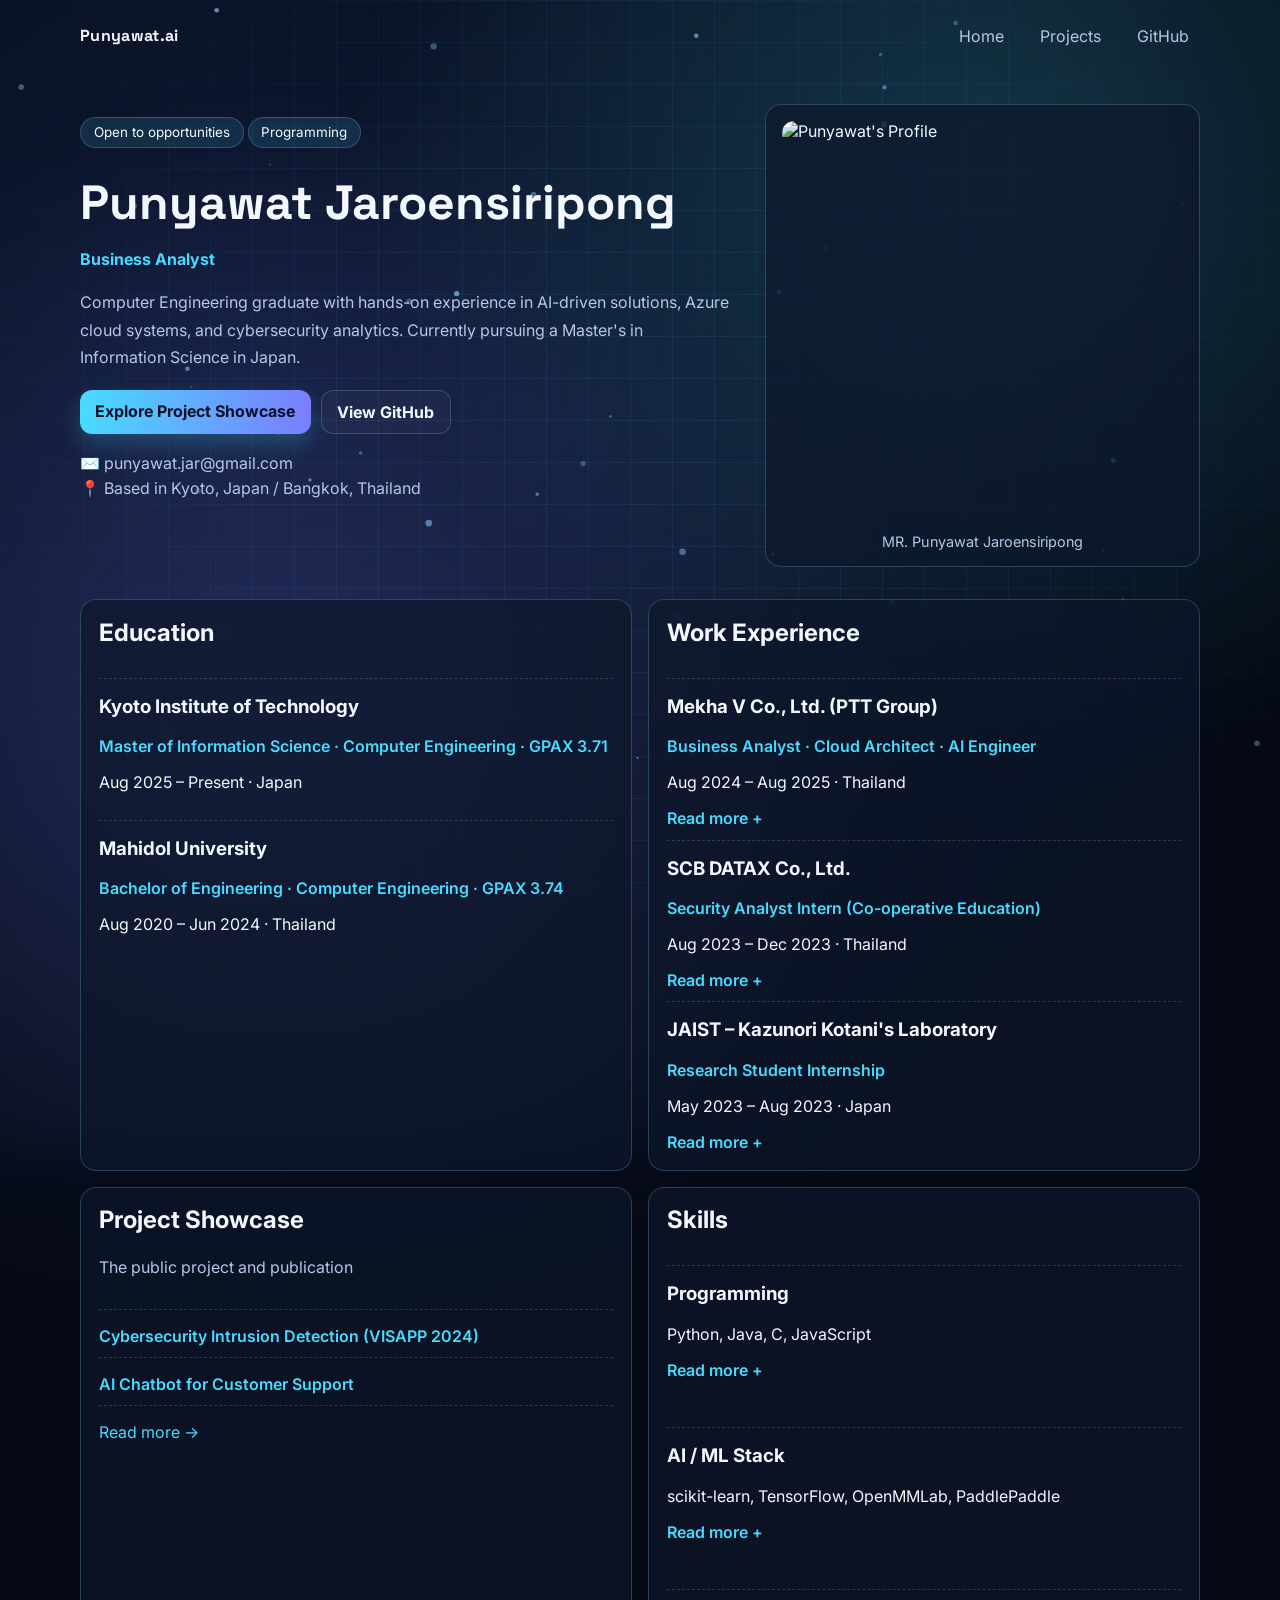
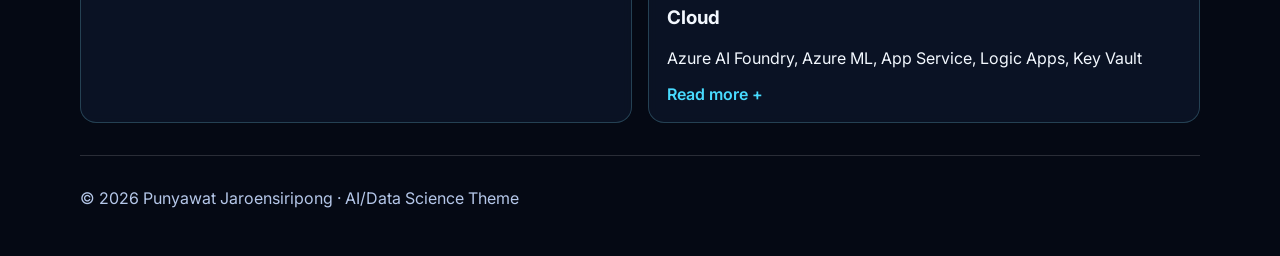
==== commit a7355549: "minor changes" ====
--- a/index.html
+++ b/index.html
@@ -4,7 +4,7 @@
 <head>
   <meta charset="UTF-8" />
   <meta name="viewport" content="width=device-width, initial-scale=1.0" />
-  <title>Punyawat Jaroensiripong | AI & Data Resume</title>
+  <title>Punyawat Jaroensiripong | AI & Data Portfolio</title>
   <meta name="description" content="Online portfolio of Punyawat Jaroensiripong with project showcase." />
   <link rel="preconnect" href="https://fonts.googleapis.com" />
   <link rel="preconnect" href="https://fonts.gstatic.com" crossorigin />
